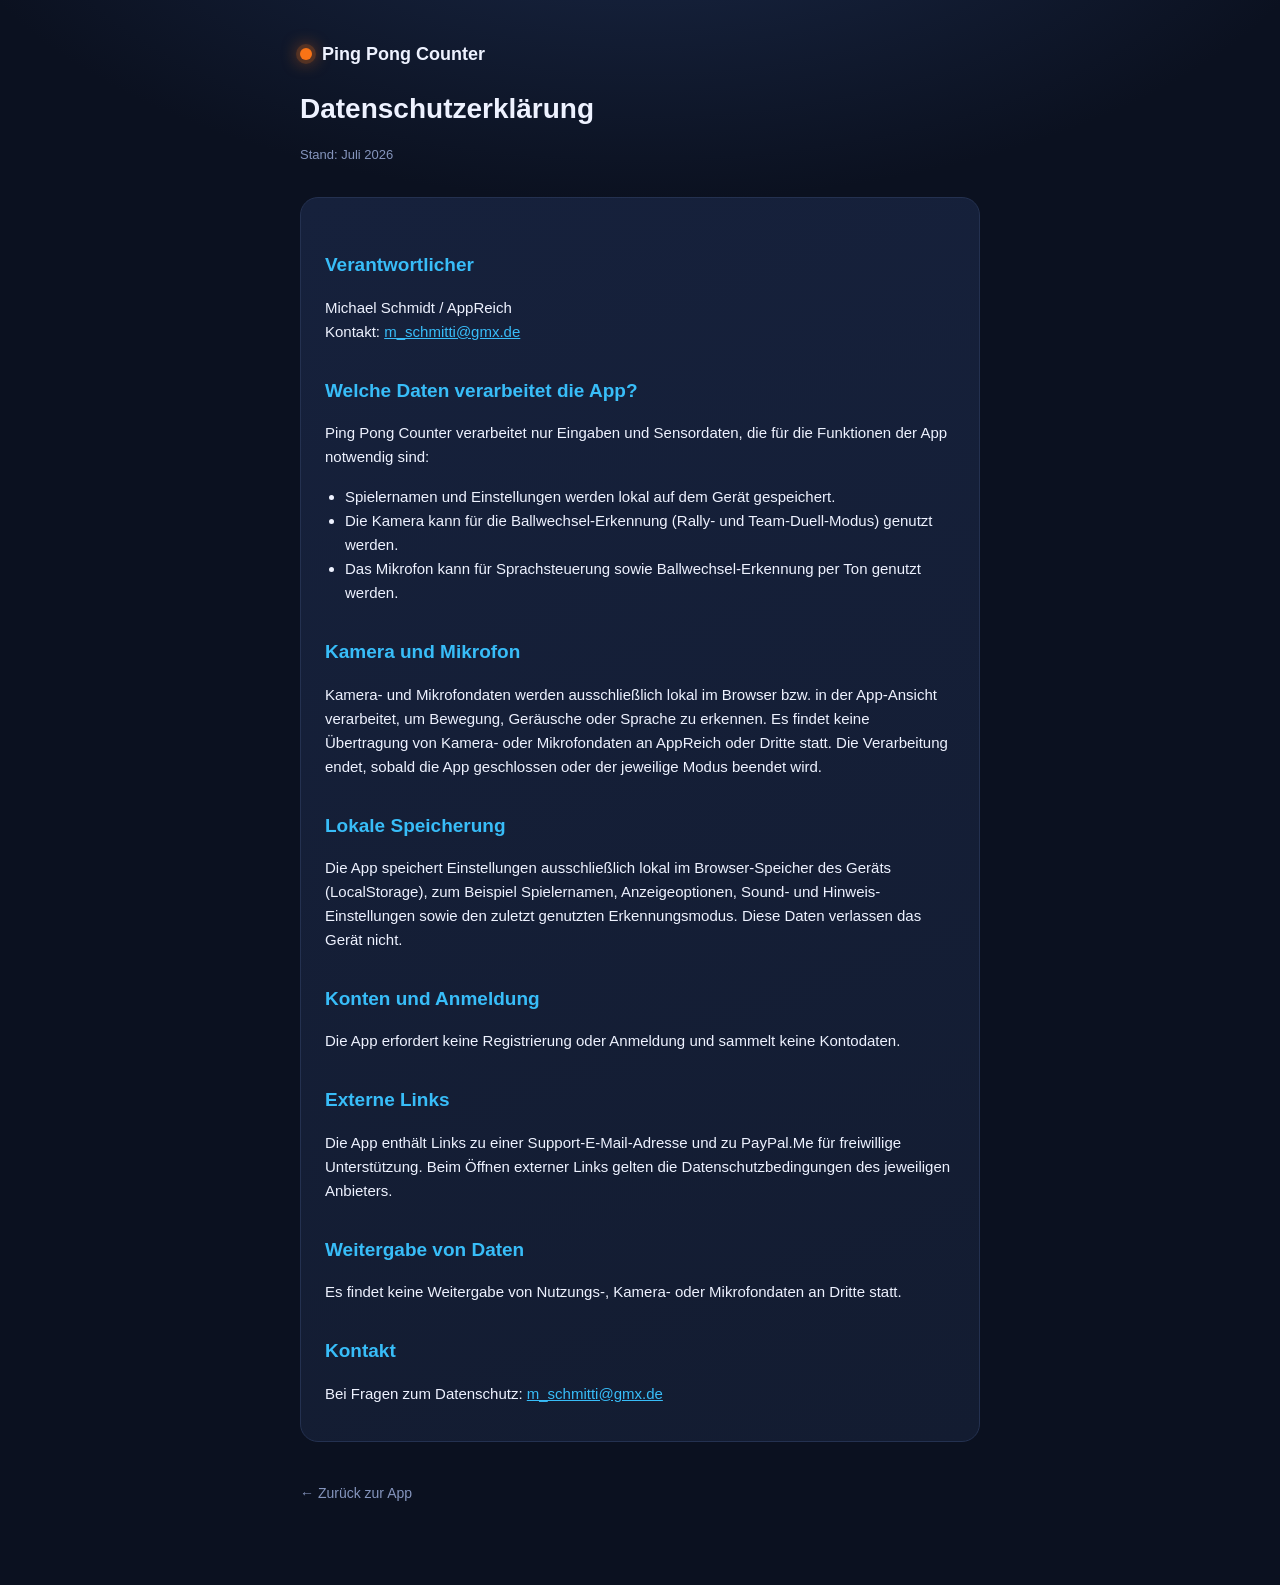
==== privacy.html @ 15391451 "feat: Datenschutzerklaerung als oeffentliche Seite (privacy.html) Fuer den Google Play Data-Safety-E" ====
<!DOCTYPE html>
<html lang="de">
<head>
<meta charset="UTF-8" />
<meta name="viewport" content="width=device-width, initial-scale=1.0" />
<title>Datenschutzerklärung – Ping Pong Counter</title>
<style>
  :root {
    --bg: #0b1120; --bg-elev: #131c31; --card: #16213c; --line: #243150;
    --text: #eef2ff; --muted: #8595bd; --accent: #38bdf8; --accent-2: #f97316;
  }
  * { box-sizing: border-box; }
  body {
    margin: 0; font-family: -apple-system, "Segoe UI", Roboto, Helvetica, Arial, sans-serif;
    background:
      radial-gradient(1200px 600px at 50% -10%, #1b2a4a 0%, transparent 60%),
      var(--bg);
    color: var(--text);
    line-height: 1.6;
  }
  .wrap { max-width: 720px; margin: 0 auto; padding: 40px 20px 80px; }
  .brand { display: flex; align-items: center; gap: 10px; font-weight: 800; font-size: 18px; margin-bottom: 8px; }
  .brand .dot { width: 12px; height: 12px; border-radius: 50%; background: var(--accent-2);
    box-shadow: 0 0 0 4px rgba(249,115,22,.18), 0 0 18px var(--accent-2); }
  h1 { font-size: 28px; margin: 18px 0 6px; }
  .updated { color: var(--muted); font-size: 13px; margin-bottom: 32px; }
  h2 { font-size: 19px; color: var(--accent); margin: 32px 0 10px; }
  p, li { color: var(--text); font-size: 15px; }
  ul { padding-left: 20px; }
  a { color: var(--accent); }
  .card { background: linear-gradient(160deg, var(--card), var(--bg-elev)); border: 1px solid var(--line);
    border-radius: 18px; padding: 20px 24px; margin-top: 10px; }
  .back { display: inline-block; margin-top: 40px; color: var(--muted); text-decoration: none; font-size: 14px; }
  .back:hover { color: var(--accent); }
</style>
</head>
<body>
  <div class="wrap">
    <div class="brand"><span class="dot"></span><span>Ping Pong Counter</span></div>
    <h1>Datenschutzerklärung</h1>
    <p class="updated">Stand: Juli 2026</p>

    <div class="card">
      <h2>Verantwortlicher</h2>
      <p>Michael Schmidt / AppReich<br />Kontakt: <a href="mailto:m_schmitti@gmx.de">m_schmitti@gmx.de</a></p>

      <h2>Welche Daten verarbeitet die App?</h2>
      <p>Ping Pong Counter verarbeitet nur Eingaben und Sensordaten, die für die Funktionen der App notwendig sind:</p>
      <ul>
        <li>Spielernamen und Einstellungen werden lokal auf dem Gerät gespeichert.</li>
        <li>Die Kamera kann für die Ballwechsel-Erkennung (Rally- und Team-Duell-Modus) genutzt werden.</li>
        <li>Das Mikrofon kann für Sprachsteuerung sowie Ballwechsel-Erkennung per Ton genutzt werden.</li>
      </ul>

      <h2>Kamera und Mikrofon</h2>
      <p>Kamera- und Mikrofondaten werden ausschließlich lokal im Browser bzw. in der App-Ansicht verarbeitet,
      um Bewegung, Geräusche oder Sprache zu erkennen. Es findet keine Übertragung von Kamera- oder
      Mikrofondaten an AppReich oder Dritte statt. Die Verarbeitung endet, sobald die App geschlossen oder
      der jeweilige Modus beendet wird.</p>

      <h2>Lokale Speicherung</h2>
      <p>Die App speichert Einstellungen ausschließlich lokal im Browser-Speicher des Geräts (LocalStorage),
      zum Beispiel Spielernamen, Anzeigeoptionen, Sound- und Hinweis-Einstellungen sowie den zuletzt
      genutzten Erkennungsmodus. Diese Daten verlassen das Gerät nicht.</p>

      <h2>Konten und Anmeldung</h2>
      <p>Die App erfordert keine Registrierung oder Anmeldung und sammelt keine Kontodaten.</p>

      <h2>Externe Links</h2>
      <p>Die App enthält Links zu einer Support-E-Mail-Adresse und zu PayPal.Me für freiwillige
      Unterstützung. Beim Öffnen externer Links gelten die Datenschutzbedingungen des jeweiligen Anbieters.</p>

      <h2>Weitergabe von Daten</h2>
      <p>Es findet keine Weitergabe von Nutzungs-, Kamera- oder Mikrofondaten an Dritte statt.</p>

      <h2>Kontakt</h2>
      <p>Bei Fragen zum Datenschutz: <a href="mailto:m_schmitti@gmx.de">m_schmitti@gmx.de</a></p>
    </div>

    <a class="back" href="./">← Zurück zur App</a>
  </div>
</body>
</html>
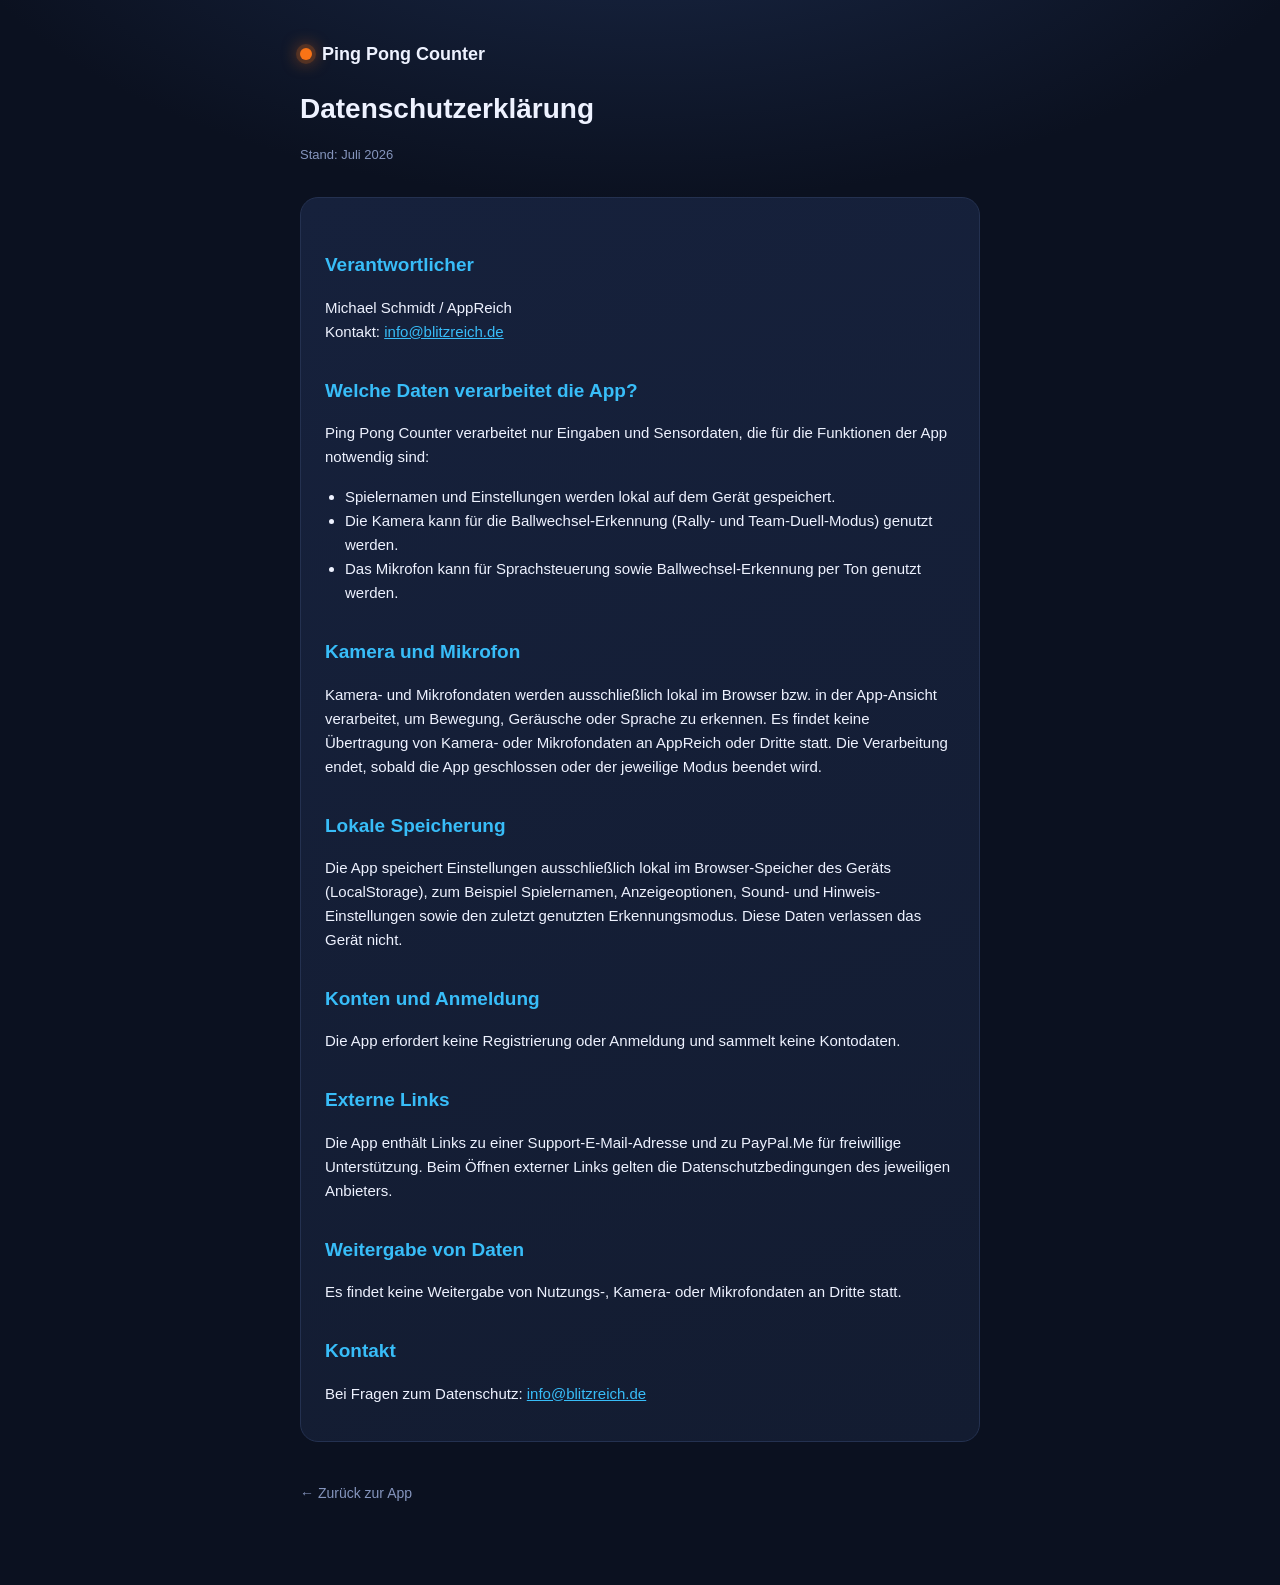
==== commit 31e96124: "fix: Support-/Kontakt-E-Mail auf info@blitzreich.de umgestellt Betrifft Support-Link in der App, Dat" ====
--- a/privacy.html
+++ b/privacy.html
@@ -42,7 +42,7 @@
 
     <div class="card">
       <h2>Verantwortlicher</h2>
-      <p>Michael Schmidt / AppReich<br />Kontakt: <a href="mailto:m_schmitti@gmx.de">m_schmitti@gmx.de</a></p>
+      <p>Michael Schmidt / AppReich<br />Kontakt: <a href="mailto:info@blitzreich.de">info@blitzreich.de</a></p>
 
       <h2>Welche Daten verarbeitet die App?</h2>
       <p>Ping Pong Counter verarbeitet nur Eingaben und Sensordaten, die für die Funktionen der App notwendig sind:</p>
@@ -74,7 +74,7 @@
       <p>Es findet keine Weitergabe von Nutzungs-, Kamera- oder Mikrofondaten an Dritte statt.</p>
 
       <h2>Kontakt</h2>
-      <p>Bei Fragen zum Datenschutz: <a href="mailto:m_schmitti@gmx.de">m_schmitti@gmx.de</a></p>
+      <p>Bei Fragen zum Datenschutz: <a href="mailto:info@blitzreich.de">info@blitzreich.de</a></p>
     </div>
 
     <a class="back" href="./">← Zurück zur App</a>
